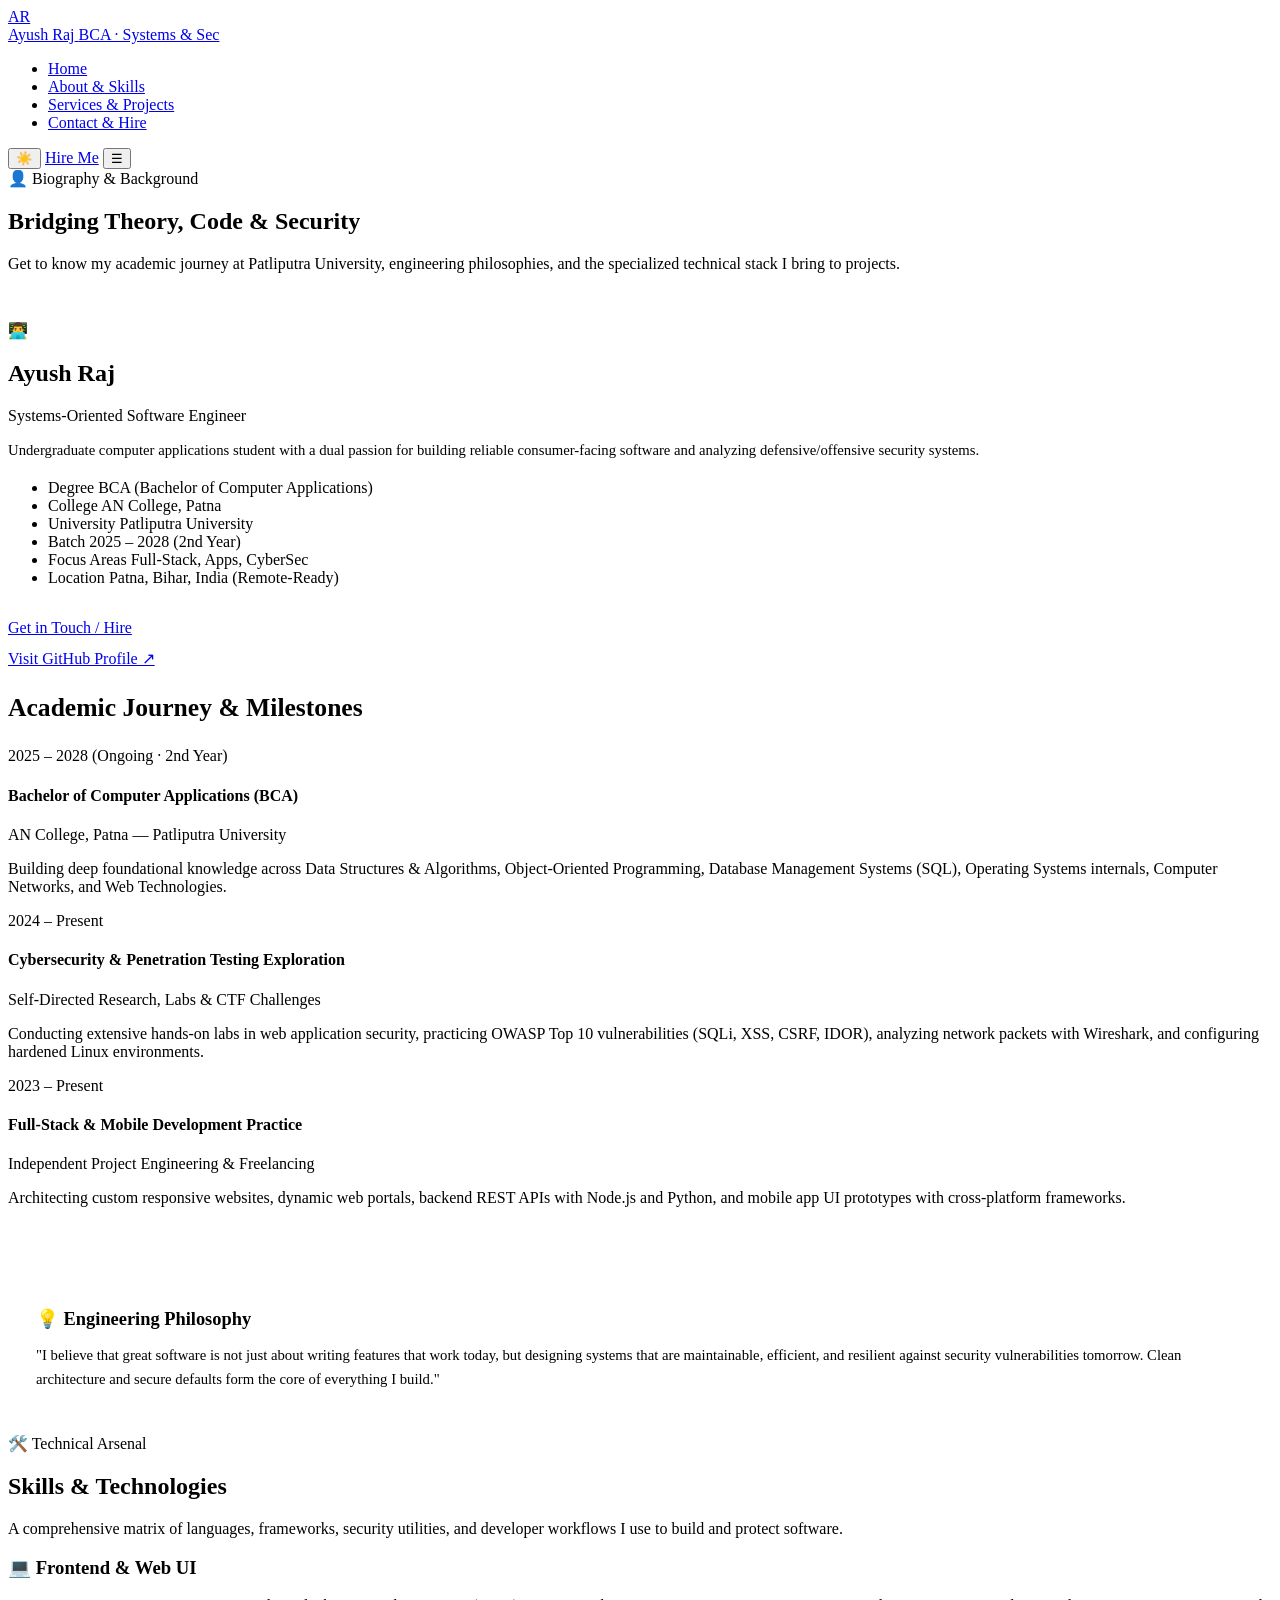
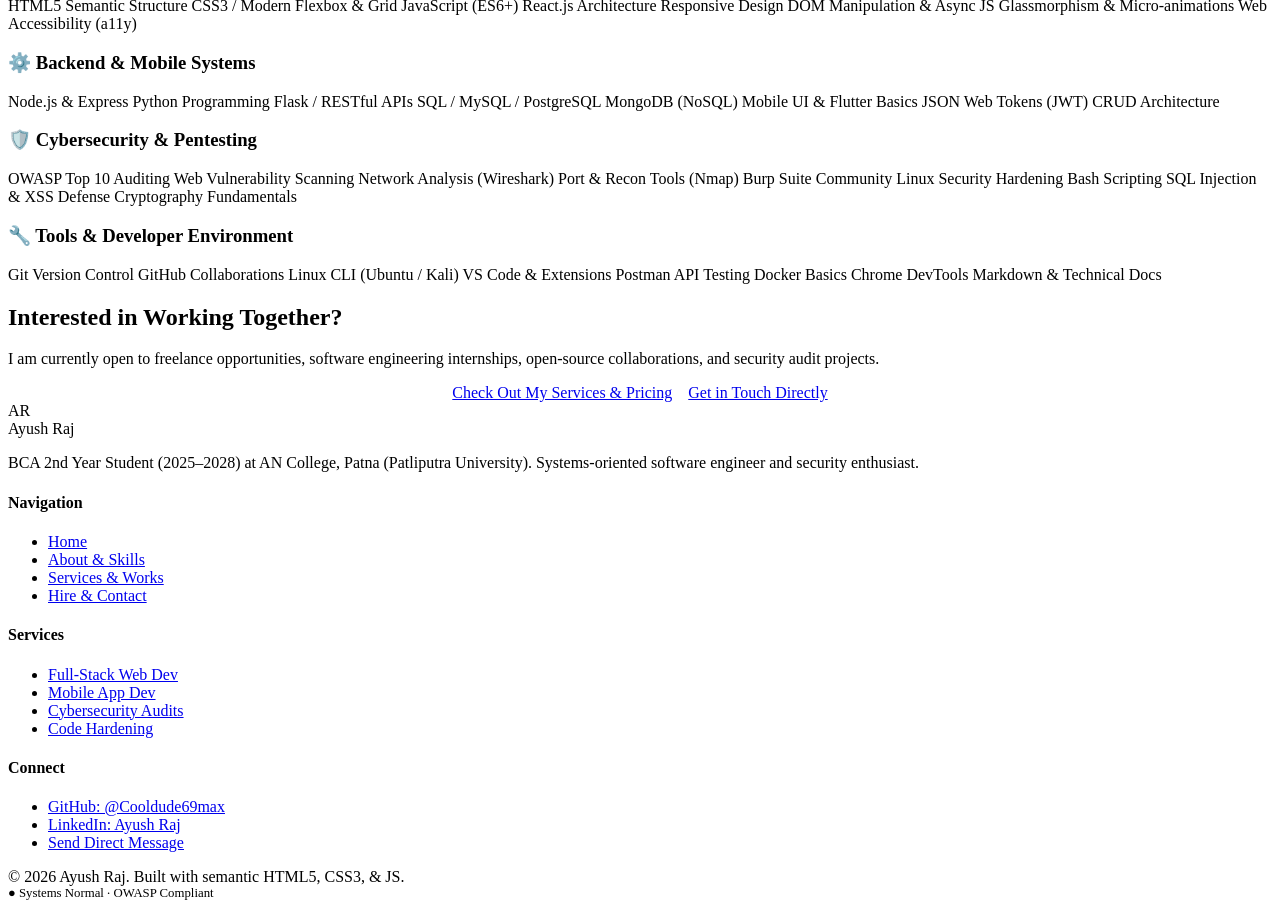
==== about.html @ 8714437f "Add files via upload" ====
<!DOCTYPE html>
<html lang="en">
<head>
  <meta charset="UTF-8">
  <meta name="viewport" content="width=device-width, initial-scale=1.0">
  <title>About & Skills | Ayush Raj - BCA Student & Software Engineer</title>
  <meta name="description" content="Learn about Ayush Raj, 2nd-year BCA student at AN College Patna (Patliputra University), exploring software engineering, web development, app architectures, and cybersecurity.">
  <link rel="stylesheet" href="assets/css/style.css">
  <link rel="icon" href="data:image/svg+xml,<svg xmlns='http://www.w3.org/2000/svg' viewBox='0 0 100 100'><text y='.9em' font-size='90'>⚡</text></svg>">
</head>
<body>

  <!-- Ambient Glass Refraction Background Orbs -->
  <div class="ambient-orb orb-1"></div>
  <div class="ambient-orb orb-2"></div>
  <div class="ambient-orb orb-3"></div>

  <!-- ==================== HEADER / NAVIGATION ==================== -->
  <header class="site-header">
    <div class="container nav-container">
      <a href="index.html" class="brand-logo" aria-label="Ayush Raj Portfolio Home">
        <div class="brand-icon">AR</div>
        <div class="brand-title">
          <span class="brand-name">Ayush Raj</span>
          <span class="brand-tag">BCA · Systems & Sec</span>
        </div>
      </a>

      <!-- Navigation Links -->
      <ul class="nav-menu" id="navMenu">
        <li><a href="index.html" class="nav-link">Home</a></li>
        <li><a href="about.html" class="nav-link active">About & Skills</a></li>
        <li><a href="services.html" class="nav-link">Services & Projects</a></li>
        <li><a href="contact.html" class="nav-link">Contact & Hire</a></li>
      </ul>

      <!-- Action Buttons -->
      <div class="nav-actions">
        <button class="theme-toggle-btn" id="themeToggleBtn" aria-label="Toggle Theme">
          <span id="themeIcon">☀️</span>
        </button>
        <a href="contact.html" class="btn btn-primary btn-sm">Hire Me</a>
        <button class="mobile-menu-btn" id="mobileMenuBtn" aria-label="Toggle Navigation Menu" aria-expanded="false">☰</button>
      </div>
    </div>
  </header>

  <!-- ==================== MAIN CONTENT ==================== -->
  <main>
    <!-- PAGE HEADER -->
    <section class="section" style="padding-bottom: 2rem;">
      <div class="container">
        <div class="section-header">
          <span class="section-tag">👤 Biography & Background</span>
          <h1 class="section-title">Bridging Theory, Code & Security</h1>
          <p class="section-desc">
            Get to know my academic journey at Patliputra University, engineering philosophies, and the specialized technical stack I bring to projects.
          </p>
        </div>
      </div>
    </section>

    <!-- ABOUT PROFILE & EDUCATION SECTION -->
    <section class="section" style="padding-top: 0;">
      <div class="container">
        <div class="about-grid">
          
          <!-- Profile Card -->
          <div class="profile-card">
            <div class="profile-avatar-wrapper">
              <div class="profile-avatar">👨‍💻</div>
            </div>
            <h2 class="profile-name">Ayush Raj</h2>
            <div class="profile-role">Systems-Oriented Software Engineer</div>
            <p style="font-size: 0.92rem; color: var(--text-secondary); line-height: 1.6;">
              Undergraduate computer applications student with a dual passion for building reliable consumer-facing software and analyzing defensive/offensive security systems.
            </p>

            <ul class="profile-meta-list">
              <li class="profile-meta-item">
                <span class="profile-meta-label">Degree</span>
                <span class="profile-meta-value">BCA (Bachelor of Computer Applications)</span>
              </li>
              <li class="profile-meta-item">
                <span class="profile-meta-label">College</span>
                <span class="profile-meta-value">AN College, Patna</span>
              </li>
              <li class="profile-meta-item">
                <span class="profile-meta-label">University</span>
                <span class="profile-meta-value">Patliputra University</span>
              </li>
              <li class="profile-meta-item">
                <span class="profile-meta-label">Batch</span>
                <span class="profile-meta-value">2025 – 2028 (2nd Year)</span>
              </li>
              <li class="profile-meta-item">
                <span class="profile-meta-label">Focus Areas</span>
                <span class="profile-meta-value">Full-Stack, Apps, CyberSec</span>
              </li>
              <li class="profile-meta-item">
                <span class="profile-meta-label">Location</span>
                <span class="profile-meta-value">Patna, Bihar, India (Remote-Ready)</span>
              </li>
            </ul>

            <div style="margin-top: 2rem; display: flex; flex-direction: column; gap: 0.75rem;">
              <a href="contact.html" class="btn btn-primary btn-sm">Get in Touch / Hire</a>
              <a href="https://github.com/Cooldude69max" target="_blank" rel="noopener noreferrer" class="btn btn-secondary btn-sm">Visit GitHub Profile ↗</a>
            </div>
          </div>

          <!-- Academic & Professional Journey Timeline -->
          <div>
            <h3 style="font-size: 1.6rem; margin-bottom: 1.5rem;">Academic Journey & Milestones</h3>
            
            <div class="timeline">
              <!-- Timeline Item 1 -->
              <div class="timeline-item">
                <div class="timeline-dot"></div>
                <div class="timeline-date">2025 – 2028 (Ongoing · 2nd Year)</div>
                <h4 class="timeline-title">Bachelor of Computer Applications (BCA)</h4>
                <div class="timeline-sub">AN College, Patna — Patliputra University</div>
                <p class="timeline-desc">
                  Building deep foundational knowledge across Data Structures & Algorithms, Object-Oriented Programming, Database Management Systems (SQL), Operating Systems internals, Computer Networks, and Web Technologies.
                </p>
              </div>

              <!-- Timeline Item 2 -->
              <div class="timeline-item">
                <div class="timeline-dot"></div>
                <div class="timeline-date">2024 – Present</div>
                <h4 class="timeline-title">Cybersecurity & Penetration Testing Exploration</h4>
                <div class="timeline-sub">Self-Directed Research, Labs & CTF Challenges</div>
                <p class="timeline-desc">
                  Conducting extensive hands-on labs in web application security, practicing OWASP Top 10 vulnerabilities (SQLi, XSS, CSRF, IDOR), analyzing network packets with Wireshark, and configuring hardened Linux environments.
                </p>
              </div>

              <!-- Timeline Item 3 -->
              <div class="timeline-item">
                <div class="timeline-dot"></div>
                <div class="timeline-date">2023 – Present</div>
                <h4 class="timeline-title">Full-Stack & Mobile Development Practice</h4>
                <div class="timeline-sub">Independent Project Engineering & Freelancing</div>
                <p class="timeline-desc">
                  Architecting custom responsive websites, dynamic web portals, backend REST APIs with Node.js and Python, and mobile app UI prototypes with cross-platform frameworks.
                </p>
              </div>
            </div>

            <!-- Core Engineering Principles -->
            <div style="margin-top: 3rem; background: var(--bg-card); border: 1px solid var(--border-color); border-radius: var(--radius-md); padding: 1.75rem;">
              <h4 style="font-size: 1.15rem; margin-bottom: 0.75rem; color: var(--accent-cyan);">💡 Engineering Philosophy</h4>
              <p style="font-size: 0.92rem; color: var(--text-secondary); line-height: 1.6;">
                "I believe that great software is not just about writing features that work today, but designing systems that are maintainable, efficient, and resilient against security vulnerabilities tomorrow. Clean architecture and secure defaults form the core of everything I build."
              </p>
            </div>
          </div>

        </div>
      </div>
    </section>

    <!-- COMPREHENSIVE SKILLS MATRIX -->
    <section class="section" style="background-color: var(--bg-secondary); border-top: 1px solid var(--border-color); border-bottom: 1px solid var(--border-color);">
      <div class="container">
        <div class="section-header text-center">
          <span class="section-tag">🛠️ Technical Arsenal</span>
          <h2 class="section-title">Skills & Technologies</h2>
          <p class="section-desc">
            A comprehensive matrix of languages, frameworks, security utilities, and developer workflows I use to build and protect software.
          </p>
        </div>

        <div class="card-grid-2">
          
          <!-- Category 1: Frontend Development -->
          <div class="skills-category">
            <h3 class="skills-category-title">
              <span>💻</span>
              <span>Frontend & Web UI</span>
            </h3>
            <div class="skills-chips">
              <span class="skill-chip">HTML5 Semantic Structure</span>
              <span class="skill-chip">CSS3 / Modern Flexbox & Grid</span>
              <span class="skill-chip">JavaScript (ES6+)</span>
              <span class="skill-chip">React.js Architecture</span>
              <span class="skill-chip">Responsive Design</span>
              <span class="skill-chip">DOM Manipulation & Async JS</span>
              <span class="skill-chip">Glassmorphism & Micro-animations</span>
              <span class="skill-chip">Web Accessibility (a11y)</span>
            </div>
          </div>

          <!-- Category 2: Backend & Mobile -->
          <div class="skills-category">
            <h3 class="skills-category-title">
              <span>⚙️</span>
              <span>Backend & Mobile Systems</span>
            </h3>
            <div class="skills-chips">
              <span class="skill-chip">Node.js & Express</span>
              <span class="skill-chip">Python Programming</span>
              <span class="skill-chip">Flask / RESTful APIs</span>
              <span class="skill-chip">SQL / MySQL / PostgreSQL</span>
              <span class="skill-chip">MongoDB (NoSQL)</span>
              <span class="skill-chip">Mobile UI & Flutter Basics</span>
              <span class="skill-chip">JSON Web Tokens (JWT)</span>
              <span class="skill-chip">CRUD Architecture</span>
            </div>
          </div>

          <!-- Category 3: Cybersecurity & Pentesting -->
          <div class="skills-category">
            <h3 class="skills-category-title">
              <span>🛡️</span>
              <span>Cybersecurity & Pentesting</span>
            </h3>
            <div class="skills-chips">
              <span class="skill-chip">OWASP Top 10 Auditing</span>
              <span class="skill-chip">Web Vulnerability Scanning</span>
              <span class="skill-chip">Network Analysis (Wireshark)</span>
              <span class="skill-chip">Port & Recon Tools (Nmap)</span>
              <span class="skill-chip">Burp Suite Community</span>
              <span class="skill-chip">Linux Security Hardening</span>
              <span class="skill-chip">Bash Scripting</span>
              <span class="skill-chip">SQL Injection & XSS Defense</span>
              <span class="skill-chip">Cryptography Fundamentals</span>
            </div>
          </div>

          <!-- Category 4: Tools & DevOps -->
          <div class="skills-category">
            <h3 class="skills-category-title">
              <span>🔧</span>
              <span>Tools & Developer Environment</span>
            </h3>
            <div class="skills-chips">
              <span class="skill-chip">Git Version Control</span>
              <span class="skill-chip">GitHub Collaborations</span>
              <span class="skill-chip">Linux CLI (Ubuntu / Kali)</span>
              <span class="skill-chip">VS Code & Extensions</span>
              <span class="skill-chip">Postman API Testing</span>
              <span class="skill-chip">Docker Basics</span>
              <span class="skill-chip">Chrome DevTools</span>
              <span class="skill-chip">Markdown & Technical Docs</span>
            </div>
          </div>

        </div>
      </div>
    </section>

    <!-- CALL TO ACTION BANNER -->
    <section class="container">
      <div class="cta-banner">
        <h2 class="cta-title">Interested in Working Together?</h2>
        <p class="cta-desc">
          I am currently open to freelance opportunities, software engineering internships, open-source collaborations, and security audit projects.
        </p>
        <div style="display: flex; gap: 1rem; justify-content: center; flex-wrap: wrap;">
          <a href="services.html" class="btn btn-primary">Check Out My Services & Pricing</a>
          <a href="contact.html" class="btn btn-secondary">Get in Touch Directly</a>
        </div>
      </div>
    </section>
  </main>

  <!-- ==================== FOOTER ==================== -->
  <footer class="site-footer">
    <div class="container">
      <div class="footer-grid">
        <!-- Brand Info -->
        <div>
          <div class="brand-logo">
            <div class="brand-icon">AR</div>
            <span class="brand-name">Ayush Raj</span>
          </div>
          <p class="footer-brand-desc">
            BCA 2nd Year Student (2025–2028) at AN College, Patna (Patliputra University). Systems-oriented software engineer and security enthusiast.
          </p>
        </div>

        <!-- Quick Links -->
        <div>
          <h4 class="footer-col-title">Navigation</h4>
          <ul class="footer-links">
            <li><a href="index.html" class="footer-link">Home</a></li>
            <li><a href="about.html" class="footer-link">About & Skills</a></li>
            <li><a href="services.html" class="footer-link">Services & Works</a></li>
            <li><a href="contact.html" class="footer-link">Hire & Contact</a></li>
          </ul>
        </div>

        <!-- Services -->
        <div>
          <h4 class="footer-col-title">Services</h4>
          <ul class="footer-links">
            <li><a href="services.html#web-dev" class="footer-link">Full-Stack Web Dev</a></li>
            <li><a href="services.html#app-dev" class="footer-link">Mobile App Dev</a></li>
            <li><a href="services.html#cyber-security" class="footer-link">Cybersecurity Audits</a></li>
            <li><a href="services.html#consulting" class="footer-link">Code Hardening</a></li>
          </ul>
        </div>

        <!-- Connect Profiles -->
        <div>
          <h4 class="footer-col-title">Connect</h4>
          <ul class="footer-links">
            <li><a href="https://github.com/Cooldude69max" target="_blank" rel="noopener noreferrer" class="footer-link">GitHub: @Cooldude69max</a></li>
            <li><a href="https://www.linkedin.com/in/ayush-raj-39356b199/" target="_blank" rel="noopener noreferrer" class="footer-link">LinkedIn: Ayush Raj</a></li>
            <li><a href="contact.html" class="footer-link">Send Direct Message</a></li>
          </ul>
        </div>
      </div>

      <div class="footer-bottom">
        <div>© <span id="currentYear">2026</span> Ayush Raj. Built with semantic HTML5, CSS3, & JS.</div>
        <div style="font-family: var(--font-mono); font-size: 0.8rem; color: var(--accent-emerald);">● Systems Normal · OWASP Compliant</div>
      </div>
    </div>
  </footer>

  <script src="assets/js/main.js"></script>
</body>
</html>
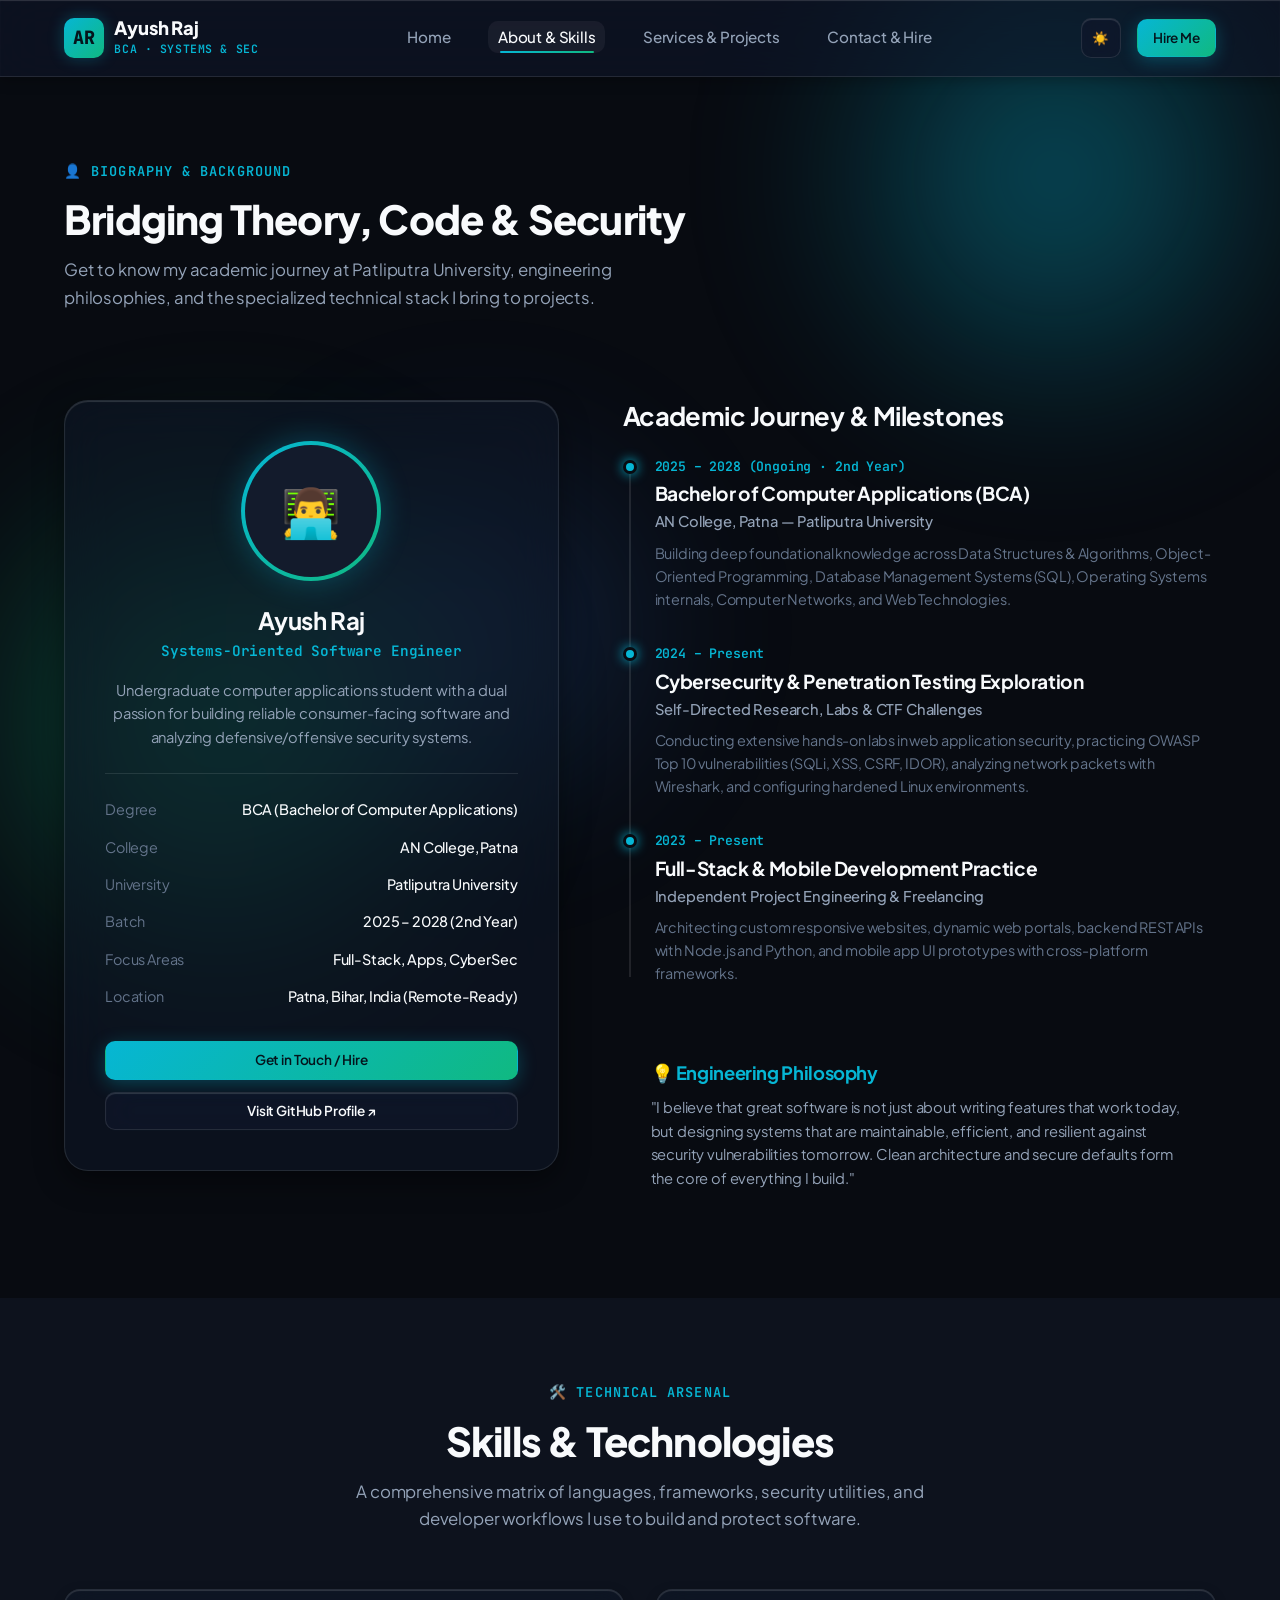
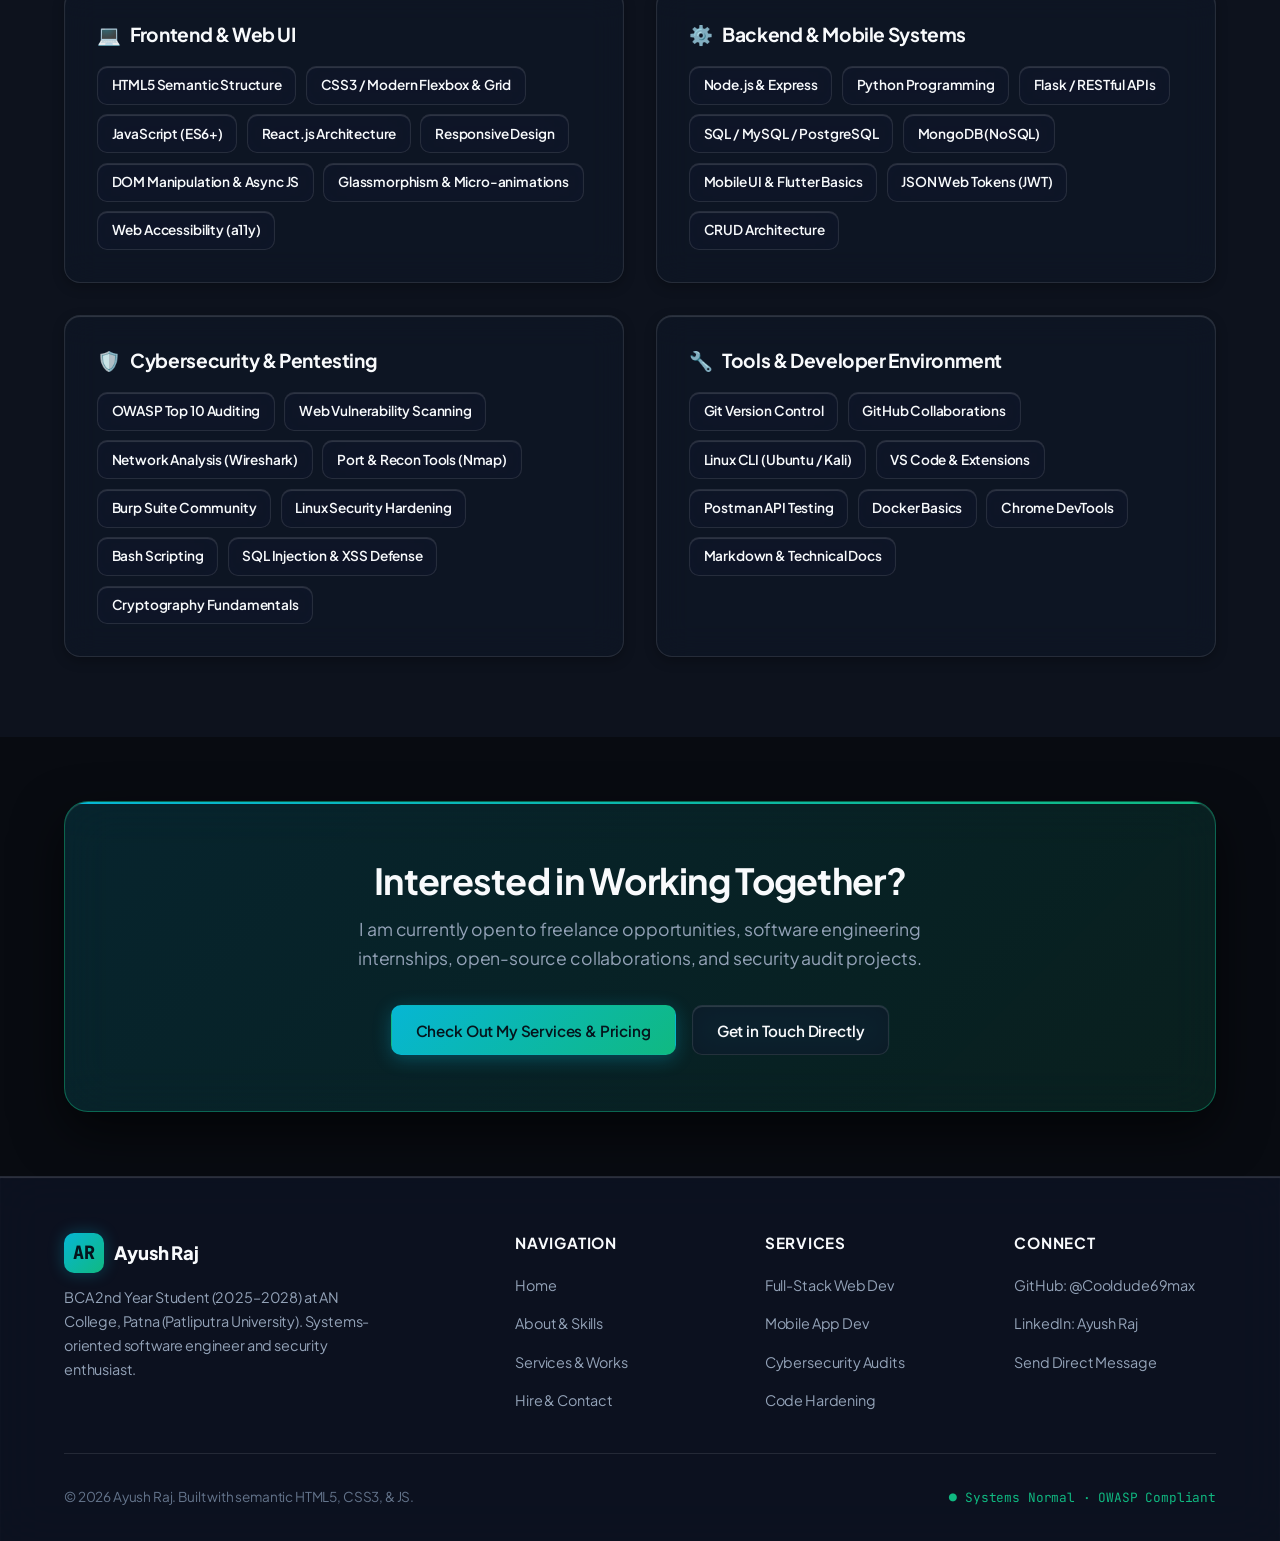
==== commit b29ae793: "Update about.html" ====
--- a/about.html
+++ b/about.html
@@ -5,7 +5,7 @@
   <meta name="viewport" content="width=device-width, initial-scale=1.0">
   <title>About & Skills | Ayush Raj - BCA Student & Software Engineer</title>
   <meta name="description" content="Learn about Ayush Raj, 2nd-year BCA student at AN College Patna (Patliputra University), exploring software engineering, web development, app architectures, and cybersecurity.">
-  <link rel="stylesheet" href="assets/css/style.css">
+  <link rel="stylesheet" href="./style.css">
   <link rel="icon" href="data:image/svg+xml,<svg xmlns='http://www.w3.org/2000/svg' viewBox='0 0 100 100'><text y='.9em' font-size='90'>⚡</text></svg>">
 </head>
 <body>
--- a/style.css
+++ b/style.css
@@ -0,0 +1,1578 @@
+/* ===================================================================
+   AYUSH RAJ - PORTFOLIO DESIGN SYSTEM & GLASSMORPHISM STYLESHEET
+   BCA 2nd Year | Web Dev, App Dev, Cybersecurity
+   =================================================================== */
+
+@import url('https://fonts.googleapis.com/css2?family=JetBrains+Mono:wght@400;500;700&family=Plus+Jakarta+Sans:wght@300;400;500;600;700;800&display=swap');
+
+/* --- CSS VARIABLES & THEME TOKENS --- */
+:root {
+  /* Color Palette - Dark Glass Cyber Tech (Default) */
+  --bg-primary: #080b11;
+  --bg-secondary: #0d121d;
+  --bg-tertiary: #131b2c;
+  
+  /* Glassmorphic Surfaces */
+  --glass-bg: rgba(15, 23, 42, 0.6);
+  --glass-bg-hover: rgba(26, 38, 66, 0.75);
+  --glass-bg-card: rgba(16, 24, 40, 0.55);
+  --glass-input: rgba(10, 16, 28, 0.6);
+  
+  /* Glass Borders & Edge Highlights */
+  --glass-border: rgba(255, 255, 255, 0.1);
+  --glass-border-hover: rgba(6, 182, 212, 0.4);
+  --glass-border-highlight: rgba(16, 185, 129, 0.45);
+  --glass-inset-glow: inset 0 1px 1px 0 rgba(255, 255, 255, 0.15);
+  --glass-inset-hover: inset 0 1px 1px 0 rgba(255, 255, 255, 0.25);
+  
+  --backdrop-blur: blur(16px);
+  --backdrop-blur-heavy: blur(24px);
+
+  /* Text Colors */
+  --text-primary: #f8fafc;
+  --text-secondary: #94a3b8;
+  --text-muted: #64748b;
+  --text-accent: #38bdf8;
+
+  /* Brand Accents */
+  --accent-cyan: #06b6d4;
+  --accent-emerald: #10b981;
+  --accent-blue: #3b82f6;
+  --accent-glow: rgba(6, 182, 212, 0.3);
+  --accent-emerald-glow: rgba(16, 185, 129, 0.25);
+
+  /* Terminal Colors */
+  --term-bg: rgba(8, 12, 20, 0.85);
+  --term-header: rgba(15, 23, 42, 0.9);
+  --term-text: #34d399;
+  --term-prompt: #38bdf8;
+
+  /* Typography */
+  --font-sans: 'Plus Jakarta Sans', -apple-system, BlinkMacSystemFont, 'Segoe UI', Roboto, sans-serif;
+  --font-mono: 'JetBrains Mono', monospace;
+
+  /* Layout & Spacing */
+  --container-max: 1200px;
+  --nav-height: 76px;
+  --radius-sm: 10px;
+  --radius-md: 16px;
+  --radius-lg: 24px;
+  --radius-full: 9999px;
+
+  /* Transitions */
+  --transition-fast: 0.15s ease;
+  --transition-normal: 0.25s cubic-bezier(0.16, 1, 0.3, 1);
+  --transition-slow: 0.4s cubic-bezier(0.16, 1, 0.3, 1);
+
+  /* Shadows */
+  --shadow-sm: 0 4px 12px rgba(0, 0, 0, 0.25);
+  --shadow-md: 0 10px 30px rgba(0, 0, 0, 0.45);
+  --shadow-lg: 0 20px 50px rgba(0, 0, 0, 0.6);
+  --shadow-glow: 0 0 30px rgba(6, 182, 212, 0.25);
+}
+
+/* Light Theme Variables (Milky Frosted Glass) */
+[data-theme="light"] {
+  --bg-primary: #f1f5f9;
+  --bg-secondary: #e2e8f0;
+  --bg-tertiary: #cbd5e1;
+
+  --glass-bg: rgba(255, 255, 255, 0.65);
+  --glass-bg-hover: rgba(255, 255, 255, 0.85);
+  --glass-bg-card: rgba(255, 255, 255, 0.7);
+  --glass-input: rgba(255, 255, 255, 0.8);
+
+  --glass-border: rgba(255, 255, 255, 0.7);
+  --glass-border-hover: rgba(2, 132, 199, 0.45);
+  --glass-border-highlight: rgba(16, 185, 129, 0.5);
+  --glass-inset-glow: inset 0 1px 1px 0 rgba(255, 255, 255, 0.9);
+  --glass-inset-hover: inset 0 1px 2px 0 rgba(255, 255, 255, 1);
+
+  --text-primary: #0f172a;
+  --text-secondary: #475569;
+  --text-muted: #64748b;
+  --text-accent: #0284c7;
+
+  --term-bg: rgba(30, 41, 59, 0.9);
+  --term-header: rgba(15, 23, 42, 0.95);
+  --term-text: #4ade80;
+  --term-prompt: #38bdf8;
+
+  --shadow-sm: 0 4px 12px rgba(0, 0, 0, 0.05);
+  --shadow-md: 0 10px 30px rgba(0, 0, 0, 0.08);
+  --shadow-lg: 0 20px 50px rgba(0, 0, 0, 0.12);
+  --shadow-glow: 0 0 30px rgba(2, 132, 199, 0.2);
+}
+
+/* --- RESET & BASE STYLES --- */
+*, *::before, *::after {
+  box-sizing: border-box;
+  margin: 0;
+  padding: 0;
+}
+
+html {
+  scroll-behavior: smooth;
+  font-size: 16px;
+  color-scheme: dark;
+}
+
+[data-theme="light"] html {
+  color-scheme: light;
+}
+
+body {
+  font-family: var(--font-sans);
+  background-color: var(--bg-primary);
+  color: var(--text-primary);
+  line-height: 1.65;
+  letter-spacing: -0.01em;
+  overflow-x: hidden;
+  min-height: 100vh;
+  display: flex;
+  flex-direction: column;
+  position: relative;
+  transition: background-color var(--transition-slow), color var(--transition-slow);
+}
+
+/* --- AMBIENT GLOWING GLASS REFRACTION ORBS --- */
+.ambient-orb {
+  position: fixed;
+  border-radius: 50%;
+  filter: blur(80px);
+  opacity: 0.45;
+  z-index: -1;
+  pointer-events: none;
+  animation: floatOrb 18s infinite alternate ease-in-out;
+}
+
+.orb-1 {
+  top: -100px;
+  right: -50px;
+  width: 550px;
+  height: 550px;
+  background: radial-gradient(circle, var(--accent-cyan) 0%, rgba(6, 182, 212, 0) 70%);
+}
+
+.orb-2 {
+  bottom: -120px;
+  left: -80px;
+  width: 600px;
+  height: 600px;
+  background: radial-gradient(circle, var(--accent-emerald) 0%, rgba(16, 185, 129, 0) 70%);
+  animation-delay: -6s;
+}
+
+.orb-3 {
+  top: 45%;
+  left: 20%;
+  width: 450px;
+  height: 450px;
+  background: radial-gradient(circle, var(--accent-blue) 0%, rgba(59, 130, 246, 0) 70%);
+  animation-delay: -12s;
+  opacity: 0.25;
+}
+
+@keyframes floatOrb {
+  0% { transform: translate(0, 0) scale(1); }
+  50% { transform: translate(40px, -30px) scale(1.08); }
+  100% { transform: translate(-30px, 40px) scale(0.95); }
+}
+
+/* Container */
+.container {
+  width: 100%;
+  max-width: var(--container-max);
+  margin-left: auto;
+  margin-right: auto;
+  padding-left: 1.5rem;
+  padding-right: 1.5rem;
+}
+
+/* Typography Helpers */
+h1, h2, h3, h4, h5, h6 {
+  font-family: var(--font-sans);
+  font-weight: 700;
+  line-height: 1.25;
+  color: var(--text-primary);
+  letter-spacing: -0.02em;
+}
+
+p {
+  color: var(--text-secondary);
+  font-size: 1rem;
+}
+
+a {
+  color: inherit;
+  text-decoration: none;
+  transition: color var(--transition-fast);
+}
+
+code, pre {
+  font-family: var(--font-mono);
+}
+
+img {
+  max-width: 100%;
+  height: auto;
+  display: block;
+}
+
+/* --- GLASS HEADER & NAVIGATION --- */
+.site-header {
+  position: sticky;
+  top: 0;
+  z-index: 1000;
+  background: var(--glass-bg);
+  backdrop-filter: var(--backdrop-blur-heavy);
+  -webkit-backdrop-filter: var(--backdrop-blur-heavy);
+  border-bottom: 1px solid var(--glass-border);
+  box-shadow: var(--glass-inset-glow), var(--shadow-sm);
+  transition: all var(--transition-normal);
+}
+
+.nav-container {
+  display: flex;
+  align-items: center;
+  justify-content: space-between;
+  height: var(--nav-height);
+}
+
+/* Brand Logo */
+.brand-logo {
+  display: flex;
+  align-items: center;
+  gap: 0.65rem;
+  font-size: 1.25rem;
+  font-weight: 800;
+  color: var(--text-primary);
+}
+
+.brand-icon {
+  width: 40px;
+  height: 40px;
+  border-radius: var(--radius-sm);
+  background: linear-gradient(135deg, var(--accent-cyan), var(--accent-emerald));
+  display: flex;
+  align-items: center;
+  justify-content: center;
+  color: #05141c;
+  font-family: var(--font-mono);
+  font-weight: 800;
+  font-size: 1.15rem;
+  box-shadow: 0 0 16px var(--accent-glow);
+}
+
+.brand-title {
+  display: flex;
+  flex-direction: column;
+}
+
+.brand-name {
+  line-height: 1.1;
+  font-size: 1.15rem;
+}
+
+.brand-tag {
+  font-size: 0.72rem;
+  font-weight: 600;
+  color: var(--accent-cyan);
+  font-family: var(--font-mono);
+  text-transform: uppercase;
+  letter-spacing: 0.05em;
+}
+
+/* Nav Menu */
+.nav-menu {
+  display: flex;
+  align-items: center;
+  list-style: none;
+  gap: 1.75rem;
+}
+
+.nav-link {
+  font-size: 0.95rem;
+  font-weight: 500;
+  color: var(--text-secondary);
+  padding: 0.4rem 0.6rem;
+  border-radius: var(--radius-sm);
+  position: relative;
+  transition: all var(--transition-fast);
+}
+
+.nav-link:hover, .nav-link.active {
+  color: var(--text-primary);
+  background: rgba(255, 255, 255, 0.05);
+}
+
+.nav-link.active::after {
+  content: '';
+  position: absolute;
+  bottom: 0px;
+  left: 10%;
+  width: 80%;
+  height: 2px;
+  background: linear-gradient(90deg, var(--accent-cyan), var(--accent-emerald));
+  border-radius: 2px;
+}
+
+/* Nav Actions */
+.nav-actions {
+  display: flex;
+  align-items: center;
+  gap: 1rem;
+}
+
+/* Theme Toggle Button */
+.theme-toggle-btn {
+  background: var(--glass-bg);
+  backdrop-filter: var(--backdrop-blur);
+  -webkit-backdrop-filter: var(--backdrop-blur);
+  border: 1px solid var(--glass-border);
+  box-shadow: var(--glass-inset-glow);
+  color: var(--text-secondary);
+  width: 40px;
+  height: 40px;
+  border-radius: var(--radius-sm);
+  display: flex;
+  align-items: center;
+  justify-content: center;
+  cursor: pointer;
+  transition: all var(--transition-fast);
+}
+
+.theme-toggle-btn:hover {
+  color: var(--text-primary);
+  border-color: var(--glass-border-hover);
+  background: var(--glass-bg-hover);
+  box-shadow: var(--glass-inset-hover), var(--shadow-glow);
+}
+
+/* Mobile Menu Toggle */
+.mobile-menu-btn {
+  display: none;
+  background: var(--glass-bg);
+  border: 1px solid var(--glass-border);
+  border-radius: var(--radius-sm);
+  color: var(--text-primary);
+  font-size: 1.4rem;
+  cursor: pointer;
+  padding: 0.35rem 0.65rem;
+}
+
+/* --- GLASS BUTTONS & PILLS --- */
+.btn {
+  display: inline-flex;
+  align-items: center;
+  justify-content: center;
+  gap: 0.5rem;
+  padding: 0.7rem 1.5rem;
+  font-size: 0.95rem;
+  font-weight: 600;
+  border-radius: var(--radius-sm);
+  transition: all var(--transition-fast);
+  cursor: pointer;
+  text-decoration: none;
+  border: 1px solid transparent;
+}
+
+.btn-primary {
+  background: linear-gradient(135deg, var(--accent-cyan), var(--accent-emerald));
+  color: #05141c;
+  box-shadow: 0 4px 18px var(--accent-glow);
+}
+
+.btn-primary:hover {
+  transform: translateY(-2px);
+  box-shadow: 0 6px 24px rgba(6, 182, 212, 0.45);
+}
+
+.btn-secondary {
+  background: var(--glass-bg);
+  backdrop-filter: var(--backdrop-blur);
+  -webkit-backdrop-filter: var(--backdrop-blur);
+  color: var(--text-primary);
+  border: 1px solid var(--glass-border);
+  box-shadow: var(--glass-inset-glow);
+}
+
+.btn-secondary:hover {
+  background: var(--glass-bg-hover);
+  border-color: var(--glass-border-hover);
+  box-shadow: var(--glass-inset-hover), var(--shadow-glow);
+  transform: translateY(-2px);
+}
+
+.btn-sm {
+  padding: 0.45rem 0.95rem;
+  font-size: 0.85rem;
+}
+
+.btn-icon {
+  font-size: 1.1rem;
+}
+
+/* Glass Status Badges */
+.status-badge {
+  display: inline-flex;
+  align-items: center;
+  gap: 0.5rem;
+  padding: 0.4rem 0.95rem;
+  border-radius: var(--radius-full);
+  background: rgba(16, 185, 129, 0.12);
+  border: 1px solid rgba(16, 185, 129, 0.35);
+  backdrop-filter: var(--backdrop-blur);
+  -webkit-backdrop-filter: var(--backdrop-blur);
+  box-shadow: var(--glass-inset-glow);
+  color: var(--accent-emerald);
+  font-size: 0.82rem;
+  font-weight: 600;
+  font-family: var(--font-mono);
+}
+
+.status-dot {
+  width: 8px;
+  height: 8px;
+  border-radius: 50%;
+  background-color: var(--accent-emerald);
+  box-shadow: 0 0 10px var(--accent-emerald);
+  animation: pulseDot 2s infinite ease-in-out;
+}
+
+@keyframes pulseDot {
+  0%, 100% { opacity: 1; transform: scale(1); }
+  50% { opacity: 0.4; transform: scale(0.85); }
+}
+
+.tag-badge {
+  display: inline-flex;
+  align-items: center;
+  padding: 0.3rem 0.7rem;
+  font-size: 0.75rem;
+  font-weight: 600;
+  font-family: var(--font-mono);
+  background: var(--glass-bg);
+  backdrop-filter: var(--backdrop-blur);
+  -webkit-backdrop-filter: var(--backdrop-blur);
+  color: var(--text-accent);
+  border-radius: var(--radius-sm);
+  border: 1px solid var(--glass-border);
+  box-shadow: var(--glass-inset-glow);
+}
+
+/* --- HERO SECTION --- */
+.hero-section {
+  padding: 5.5rem 0 4rem;
+  position: relative;
+}
+
+.hero-grid {
+  display: grid;
+  grid-template-columns: 1.15fr 0.85fr;
+  gap: 3.5rem;
+  align-items: center;
+}
+
+.hero-intro {
+  display: flex;
+  flex-direction: column;
+  gap: 1.35rem;
+}
+
+.hero-title {
+  font-size: 3.35rem;
+  font-weight: 800;
+  line-height: 1.15;
+  letter-spacing: -0.03em;
+}
+
+.hero-highlight {
+  background: linear-gradient(135deg, var(--accent-cyan) 0%, var(--accent-emerald) 100%);
+  -webkit-background-clip: text;
+  -webkit-text-fill-color: transparent;
+}
+
+.hero-subtitle {
+  font-size: 1.15rem;
+  color: var(--text-secondary);
+  max-width: 580px;
+  line-height: 1.65;
+}
+
+.hero-actions {
+  display: flex;
+  flex-wrap: wrap;
+  gap: 1rem;
+  margin-top: 0.5rem;
+}
+
+.hero-socials {
+  display: flex;
+  align-items: center;
+  gap: 1.25rem;
+  margin-top: 1rem;
+  padding-top: 1.25rem;
+  border-top: 1px solid var(--glass-border);
+}
+
+.social-link {
+  display: inline-flex;
+  align-items: center;
+  gap: 0.4rem;
+  color: var(--text-secondary);
+  font-size: 0.9rem;
+  font-weight: 500;
+  transition: color var(--transition-fast);
+}
+
+.social-link:hover {
+  color: var(--accent-cyan);
+}
+
+/* --- FROSTED GLASS TERMINAL WIDGET --- */
+.terminal-card {
+  background: var(--term-bg);
+  backdrop-filter: var(--backdrop-blur-heavy);
+  -webkit-backdrop-filter: var(--backdrop-blur-heavy);
+  border: 1px solid var(--glass-border);
+  border-radius: var(--radius-md);
+  box-shadow: var(--glass-inset-glow), var(--shadow-lg);
+  overflow: hidden;
+  font-family: var(--font-mono);
+  font-size: 0.88rem;
+  transition: border-color var(--transition-normal), box-shadow var(--transition-normal);
+}
+
+.terminal-card:hover {
+  border-color: var(--glass-border-hover);
+  box-shadow: var(--glass-inset-hover), var(--shadow-lg), var(--shadow-glow);
+}
+
+.terminal-header {
+  background: var(--term-header);
+  padding: 0.75rem 1.15rem;
+  display: flex;
+  align-items: center;
+  justify-content: space-between;
+  border-bottom: 1px solid var(--glass-border);
+}
+
+.terminal-controls {
+  display: flex;
+  gap: 6px;
+}
+
+.ctrl-dot {
+  width: 11px;
+  height: 11px;
+  border-radius: 50%;
+}
+.ctrl-red { background-color: #ef4444; }
+.ctrl-yellow { background-color: #f59e0b; }
+.ctrl-green { background-color: #10b981; }
+
+.terminal-title {
+  color: var(--text-muted);
+  font-size: 0.75rem;
+  letter-spacing: 0.05em;
+}
+
+.terminal-body {
+  padding: 1.35rem;
+  max-height: 350px;
+  overflow-y: auto;
+  display: flex;
+  flex-direction: column;
+  gap: 0.75rem;
+  color: var(--text-secondary);
+}
+
+.term-line {
+  line-height: 1.5;
+  word-break: break-word;
+}
+
+.term-green { color: var(--term-text); }
+.term-cyan { color: var(--accent-cyan); }
+.term-muted { color: var(--text-muted); }
+
+.terminal-input-row {
+  display: flex;
+  align-items: center;
+  gap: 0.5rem;
+  color: var(--term-prompt);
+}
+
+.terminal-prompt {
+  font-weight: 700;
+  user-select: none;
+}
+
+.terminal-input {
+  background: transparent;
+  border: none;
+  outline: none;
+  color: var(--text-primary);
+  font-family: var(--font-mono);
+  font-size: 0.88rem;
+  width: 100%;
+}
+
+/* --- GLASS STATS BAR --- */
+.stats-bar {
+  padding: 2.75rem 0;
+  background: var(--glass-bg);
+  backdrop-filter: var(--backdrop-blur);
+  -webkit-backdrop-filter: var(--backdrop-blur);
+  border-top: 1px solid var(--glass-border);
+  border-bottom: 1px solid var(--glass-border);
+  box-shadow: var(--glass-inset-glow);
+  margin: 2rem 0 4rem;
+}
+
+.stats-grid {
+  display: grid;
+  grid-template-columns: repeat(4, 1fr);
+  gap: 2rem;
+}
+
+.stat-item {
+  display: flex;
+  flex-direction: column;
+  gap: 0.35rem;
+}
+
+.stat-number {
+  font-size: 2.35rem;
+  font-weight: 800;
+  font-family: var(--font-mono);
+  color: var(--text-primary);
+  display: flex;
+  align-items: baseline;
+}
+
+.stat-plus {
+  color: var(--accent-cyan);
+  font-size: 1.75rem;
+  margin-left: 2px;
+}
+
+.stat-label {
+  font-size: 0.9rem;
+  color: var(--text-secondary);
+  font-weight: 500;
+}
+
+/* --- SECTION HEADERS --- */
+.section {
+  padding: 5rem 0;
+}
+
+.section-header {
+  margin-bottom: 3.5rem;
+  text-align: left;
+}
+
+.section-header.text-center {
+  text-align: center;
+}
+
+.section-tag {
+  display: inline-flex;
+  align-items: center;
+  gap: 0.4rem;
+  color: var(--accent-cyan);
+  font-size: 0.85rem;
+  font-family: var(--font-mono);
+  font-weight: 600;
+  text-transform: uppercase;
+  letter-spacing: 0.08em;
+  margin-bottom: 0.75rem;
+}
+
+.section-title {
+  font-size: 2.5rem;
+  font-weight: 800;
+  margin-bottom: 0.75rem;
+}
+
+.section-desc {
+  font-size: 1.05rem;
+  color: var(--text-secondary);
+  max-width: 620px;
+}
+
+.section-header.text-center .section-desc {
+  margin-left: auto;
+  margin-right: auto;
+}
+
+/* --- GLASS CARDS & GRIDS --- */
+.card-grid-3 {
+  display: grid;
+  grid-template-columns: repeat(3, 1fr);
+  gap: 2rem;
+}
+
+.card-grid-2 {
+  display: grid;
+  grid-template-columns: repeat(2, 1fr);
+  gap: 2rem;
+}
+
+.feature-card {
+  background: var(--glass-bg-card);
+  backdrop-filter: var(--backdrop-blur);
+  -webkit-backdrop-filter: var(--backdrop-blur);
+  border: 1px solid var(--glass-border);
+  box-shadow: var(--glass-inset-glow), var(--shadow-sm);
+  border-radius: var(--radius-md);
+  padding: 2.25rem;
+  transition: transform var(--transition-normal), border-color var(--transition-normal), box-shadow var(--transition-normal);
+  display: flex;
+  flex-direction: column;
+  justify-content: space-between;
+  position: relative;
+  overflow: hidden;
+}
+
+.feature-card::before {
+  content: "";
+  position: absolute;
+  top: 0;
+  left: 0;
+  right: 0;
+  height: 1px;
+  background: linear-gradient(90deg, transparent, rgba(255, 255, 255, 0.25), transparent);
+}
+
+.feature-card:hover {
+  transform: translateY(-6px);
+  border-color: var(--glass-border-hover);
+  background: var(--glass-bg-hover);
+  box-shadow: var(--glass-inset-hover), var(--shadow-md), var(--shadow-glow);
+}
+
+.card-icon {
+  width: 54px;
+  height: 54px;
+  border-radius: var(--radius-sm);
+  background: rgba(6, 182, 212, 0.12);
+  border: 1px solid rgba(6, 182, 212, 0.3);
+  backdrop-filter: var(--backdrop-blur);
+  -webkit-backdrop-filter: var(--backdrop-blur);
+  display: flex;
+  align-items: center;
+  justify-content: center;
+  color: var(--accent-cyan);
+  font-size: 1.6rem;
+  margin-bottom: 1.5rem;
+  box-shadow: 0 0 15px rgba(6, 182, 212, 0.15);
+}
+
+.feature-card.cyber .card-icon {
+  background: rgba(16, 185, 129, 0.12);
+  border-color: rgba(16, 185, 129, 0.3);
+  color: var(--accent-emerald);
+  box-shadow: 0 0 15px rgba(16, 185, 129, 0.15);
+}
+
+.feature-card.app .card-icon {
+  background: rgba(59, 130, 246, 0.12);
+  border-color: rgba(59, 130, 246, 0.3);
+  color: var(--accent-blue);
+  box-shadow: 0 0 15px rgba(59, 130, 246, 0.15);
+}
+
+.card-title {
+  font-size: 1.35rem;
+  margin-bottom: 0.75rem;
+}
+
+.card-text {
+  color: var(--text-secondary);
+  font-size: 0.95rem;
+  line-height: 1.6;
+  margin-bottom: 1.5rem;
+}
+
+.card-list {
+  list-style: none;
+  display: flex;
+  flex-direction: column;
+  gap: 0.5rem;
+  margin-bottom: 1.5rem;
+}
+
+.card-list-item {
+  display: flex;
+  align-items: center;
+  gap: 0.5rem;
+  font-size: 0.88rem;
+  color: var(--text-secondary);
+}
+
+.card-list-item::before {
+  content: "▹";
+  color: var(--accent-cyan);
+  font-weight: bold;
+}
+
+/* --- GLASS PROJECT CARDS --- */
+.project-card {
+  background: var(--glass-bg-card);
+  backdrop-filter: var(--backdrop-blur);
+  -webkit-backdrop-filter: var(--backdrop-blur);
+  border: 1px solid var(--glass-border);
+  box-shadow: var(--glass-inset-glow), var(--shadow-sm);
+  border-radius: var(--radius-md);
+  overflow: hidden;
+  display: flex;
+  flex-direction: column;
+  transition: all var(--transition-normal);
+}
+
+.project-card:hover {
+  transform: translateY(-6px);
+  border-color: var(--glass-border-hover);
+  background: var(--glass-bg-hover);
+  box-shadow: var(--glass-inset-hover), var(--shadow-md), var(--shadow-glow);
+}
+
+.project-preview {
+  position: relative;
+  height: 200px;
+  background: rgba(10, 15, 25, 0.7);
+  display: flex;
+  align-items: center;
+  justify-content: center;
+  overflow: hidden;
+  border-bottom: 1px solid var(--glass-border);
+}
+
+.project-preview-mock {
+  width: 100%;
+  height: 100%;
+  display: flex;
+  align-items: center;
+  justify-content: center;
+  background: linear-gradient(135deg, rgba(15, 23, 42, 0.75), rgba(10, 13, 20, 0.85));
+  position: relative;
+}
+
+.mock-pattern {
+  position: absolute;
+  inset: 0;
+  opacity: 0.15;
+  background-image: radial-gradient(var(--accent-cyan) 1px, transparent 1px);
+  background-size: 16px 16px;
+}
+
+.project-badge-type {
+  position: absolute;
+  top: 1rem;
+  right: 1rem;
+  z-index: 2;
+}
+
+.project-body {
+  padding: 1.75rem;
+  display: flex;
+  flex-direction: column;
+  flex: 1;
+  justify-content: space-between;
+}
+
+.project-title {
+  font-size: 1.3rem;
+  margin-bottom: 0.5rem;
+}
+
+.project-desc {
+  font-size: 0.92rem;
+  color: var(--text-secondary);
+  line-height: 1.6;
+  margin-bottom: 1.25rem;
+}
+
+.project-tags {
+  display: flex;
+  flex-wrap: wrap;
+  gap: 0.4rem;
+  margin-bottom: 1.5rem;
+}
+
+.project-footer {
+  display: flex;
+  align-items: center;
+  justify-content: space-between;
+  padding-top: 1.25rem;
+  border-top: 1px solid var(--glass-border);
+}
+
+.project-link {
+  display: inline-flex;
+  align-items: center;
+  gap: 0.4rem;
+  font-size: 0.88rem;
+  font-weight: 600;
+  color: var(--accent-cyan);
+}
+
+.project-link:hover {
+  text-decoration: underline;
+}
+
+/* --- GLASS FILTER TABS --- */
+.filter-tabs {
+  display: flex;
+  flex-wrap: wrap;
+  gap: 0.75rem;
+  margin-bottom: 2.5rem;
+  justify-content: center;
+}
+
+.filter-btn {
+  background: var(--glass-bg);
+  backdrop-filter: var(--backdrop-blur);
+  -webkit-backdrop-filter: var(--backdrop-blur);
+  border: 1px solid var(--glass-border);
+  box-shadow: var(--glass-inset-glow);
+  color: var(--text-secondary);
+  padding: 0.55rem 1.35rem;
+  border-radius: var(--radius-full);
+  font-size: 0.9rem;
+  font-weight: 600;
+  cursor: pointer;
+  transition: all var(--transition-fast);
+}
+
+.filter-btn:hover, .filter-btn.active {
+  background: linear-gradient(135deg, var(--accent-cyan), var(--accent-emerald));
+  color: #05141c;
+  border-color: transparent;
+  box-shadow: 0 4px 18px var(--accent-glow);
+}
+
+/* --- GLASS PROFILE & TIMELINE --- */
+.about-grid {
+  display: grid;
+  grid-template-columns: 1fr 1.2fr;
+  gap: 4rem;
+  align-items: start;
+}
+
+.profile-card {
+  background: var(--glass-bg-card);
+  backdrop-filter: var(--backdrop-blur-heavy);
+  -webkit-backdrop-filter: var(--backdrop-blur-heavy);
+  border: 1px solid var(--glass-border);
+  box-shadow: var(--glass-inset-glow), var(--shadow-md);
+  border-radius: var(--radius-lg);
+  padding: 2.5rem;
+  text-align: center;
+}
+
+.profile-avatar-wrapper {
+  width: 140px;
+  height: 140px;
+  border-radius: 50%;
+  margin: 0 auto 1.5rem;
+  position: relative;
+  padding: 4px;
+  background: linear-gradient(135deg, var(--accent-cyan), var(--accent-emerald));
+  box-shadow: 0 0 30px var(--accent-glow);
+}
+
+.profile-avatar {
+  width: 100%;
+  height: 100%;
+  border-radius: 50%;
+  background: var(--bg-tertiary);
+  display: flex;
+  align-items: center;
+  justify-content: center;
+  font-size: 3rem;
+  color: var(--accent-cyan);
+}
+
+.profile-name {
+  font-size: 1.5rem;
+  margin-bottom: 0.25rem;
+}
+
+.profile-role {
+  color: var(--accent-cyan);
+  font-family: var(--font-mono);
+  font-size: 0.9rem;
+  font-weight: 600;
+  margin-bottom: 1rem;
+}
+
+.profile-meta-list {
+  list-style: none;
+  text-align: left;
+  display: flex;
+  flex-direction: column;
+  gap: 0.85rem;
+  margin-top: 1.5rem;
+  padding-top: 1.5rem;
+  border-top: 1px solid var(--glass-border);
+  font-size: 0.9rem;
+}
+
+.profile-meta-item {
+  display: flex;
+  justify-content: space-between;
+  gap: 1rem;
+}
+
+.profile-meta-label {
+  color: var(--text-muted);
+}
+
+.profile-meta-value {
+  color: var(--text-primary);
+  font-weight: 500;
+}
+
+/* Timeline */
+.timeline {
+  position: relative;
+  padding-left: 2rem;
+  display: flex;
+  flex-direction: column;
+  gap: 2rem;
+}
+
+.timeline::before {
+  content: "";
+  position: absolute;
+  left: 6px;
+  top: 8px;
+  bottom: 8px;
+  width: 2px;
+  background: var(--glass-border);
+}
+
+.timeline-item {
+  position: relative;
+}
+
+.timeline-dot {
+  position: absolute;
+  left: -2rem;
+  top: 4px;
+  width: 14px;
+  height: 14px;
+  border-radius: 50%;
+  background: var(--accent-cyan);
+  border: 3px solid var(--bg-primary);
+  box-shadow: 0 0 12px var(--accent-cyan);
+}
+
+.timeline-date {
+  font-family: var(--font-mono);
+  font-size: 0.82rem;
+  color: var(--accent-cyan);
+  font-weight: 600;
+  margin-bottom: 0.25rem;
+}
+
+.timeline-title {
+  font-size: 1.2rem;
+  margin-bottom: 0.25rem;
+}
+
+.timeline-sub {
+  color: var(--text-secondary);
+  font-size: 0.92rem;
+  font-weight: 500;
+  margin-bottom: 0.5rem;
+}
+
+.timeline-desc {
+  font-size: 0.9rem;
+  color: var(--text-muted);
+  line-height: 1.6;
+}
+
+/* --- GLASS SKILLS MATRIX --- */
+.skills-category {
+  background: var(--glass-bg-card);
+  backdrop-filter: var(--backdrop-blur);
+  -webkit-backdrop-filter: var(--backdrop-blur);
+  border: 1px solid var(--glass-border);
+  box-shadow: var(--glass-inset-glow), var(--shadow-sm);
+  border-radius: var(--radius-md);
+  padding: 2rem;
+}
+
+.skills-category-title {
+  font-size: 1.2rem;
+  margin-bottom: 1.25rem;
+  display: flex;
+  align-items: center;
+  gap: 0.6rem;
+  color: var(--text-primary);
+}
+
+.skills-chips {
+  display: flex;
+  flex-wrap: wrap;
+  gap: 0.6rem;
+}
+
+.skill-chip {
+  display: inline-flex;
+  align-items: center;
+  gap: 0.4rem;
+  padding: 0.45rem 0.85rem;
+  background: var(--glass-bg);
+  backdrop-filter: var(--backdrop-blur);
+  -webkit-backdrop-filter: var(--backdrop-blur);
+  border: 1px solid var(--glass-border);
+  box-shadow: var(--glass-inset-glow);
+  border-radius: var(--radius-sm);
+  font-size: 0.85rem;
+  font-weight: 600;
+  color: var(--text-primary);
+  transition: all var(--transition-fast);
+}
+
+.skill-chip:hover {
+  border-color: var(--accent-cyan);
+  transform: translateY(-2px);
+  color: var(--accent-cyan);
+  box-shadow: var(--glass-inset-hover), 0 0 15px var(--accent-glow);
+}
+
+/* --- GLASS CONTACT & FORM --- */
+.contact-grid {
+  display: grid;
+  grid-template-columns: 1fr 1.35fr;
+  gap: 3.5rem;
+  align-items: start;
+}
+
+.contact-info-panel {
+  display: flex;
+  flex-direction: column;
+  gap: 2rem;
+}
+
+.contact-card {
+  display: flex;
+  align-items: center;
+  gap: 1.25rem;
+  padding: 1.25rem;
+  background: var(--glass-bg-card);
+  backdrop-filter: var(--backdrop-blur);
+  -webkit-backdrop-filter: var(--backdrop-blur);
+  border: 1px solid var(--glass-border);
+  box-shadow: var(--glass-inset-glow);
+  border-radius: var(--radius-md);
+  transition: all var(--transition-fast);
+}
+
+.contact-card:hover {
+  border-color: var(--accent-cyan);
+  background: var(--glass-bg-hover);
+  box-shadow: var(--glass-inset-hover), var(--shadow-glow);
+}
+
+.contact-card-icon {
+  width: 48px;
+  height: 48px;
+  border-radius: var(--radius-sm);
+  background: rgba(6, 182, 212, 0.12);
+  border: 1px solid rgba(6, 182, 212, 0.25);
+  backdrop-filter: var(--backdrop-blur);
+  -webkit-backdrop-filter: var(--backdrop-blur);
+  display: flex;
+  align-items: center;
+  justify-content: center;
+  color: var(--accent-cyan);
+  font-size: 1.35rem;
+}
+
+.contact-card-title {
+  font-size: 0.85rem;
+  color: var(--text-muted);
+  text-transform: uppercase;
+  letter-spacing: 0.05em;
+}
+
+.contact-card-val {
+  font-size: 1rem;
+  font-weight: 600;
+  color: var(--text-primary);
+}
+
+/* Glass Form */
+.form-container {
+  background: var(--glass-bg-card);
+  backdrop-filter: var(--backdrop-blur-heavy);
+  -webkit-backdrop-filter: var(--backdrop-blur-heavy);
+  border: 1px solid var(--glass-border);
+  box-shadow: var(--glass-inset-glow), var(--shadow-md);
+  border-radius: var(--radius-lg);
+  padding: 2.5rem;
+}
+
+.form-group {
+  margin-bottom: 1.5rem;
+  display: flex;
+  flex-direction: column;
+  gap: 0.4rem;
+}
+
+.form-row {
+  display: grid;
+  grid-template-columns: 1fr 1fr;
+  gap: 1.25rem;
+}
+
+.form-label {
+  font-size: 0.88rem;
+  font-weight: 600;
+  color: var(--text-primary);
+}
+
+.form-input, .form-select, .form-textarea {
+  width: 100%;
+  padding: 0.85rem 1.1rem;
+  background: var(--glass-input);
+  backdrop-filter: var(--backdrop-blur);
+  -webkit-backdrop-filter: var(--backdrop-blur);
+  border: 1px solid var(--glass-border);
+  box-shadow: var(--glass-inset-glow);
+  border-radius: var(--radius-sm);
+  color: var(--text-primary);
+  font-family: var(--font-sans);
+  font-size: 0.95rem;
+  transition: all var(--transition-fast);
+  outline: none;
+}
+
+.form-input:focus, .form-select:focus, .form-textarea:focus {
+  border-color: var(--accent-cyan);
+  box-shadow: var(--glass-inset-hover), 0 0 0 3px rgba(6, 182, 212, 0.2);
+  background: rgba(15, 23, 42, 0.85);
+}
+
+[data-theme="light"] .form-input:focus,
+[data-theme="light"] .form-select:focus,
+[data-theme="light"] .form-textarea:focus {
+  background: #ffffff;
+}
+
+.form-textarea {
+  min-height: 130px;
+  resize: vertical;
+}
+
+/* --- GLASS FAQ ACCORDION --- */
+.faq-list {
+  display: flex;
+  flex-direction: column;
+  gap: 1rem;
+  max-width: 800px;
+  margin: 0 auto;
+}
+
+.faq-item {
+  background: var(--glass-bg-card);
+  backdrop-filter: var(--backdrop-blur);
+  -webkit-backdrop-filter: var(--backdrop-blur);
+  border: 1px solid var(--glass-border);
+  box-shadow: var(--glass-inset-glow);
+  border-radius: var(--radius-md);
+  overflow: hidden;
+  transition: border-color var(--transition-fast), background var(--transition-fast);
+}
+
+.faq-item.active {
+  border-color: var(--accent-cyan);
+  background: var(--glass-bg-hover);
+  box-shadow: var(--glass-inset-hover), var(--shadow-glow);
+}
+
+.faq-question {
+  width: 100%;
+  padding: 1.25rem 1.5rem;
+  background: transparent;
+  border: none;
+  text-align: left;
+  font-size: 1.05rem;
+  font-weight: 600;
+  color: var(--text-primary);
+  display: flex;
+  align-items: center;
+  justify-content: space-between;
+  cursor: pointer;
+}
+
+.faq-icon {
+  font-size: 1.25rem;
+  color: var(--accent-cyan);
+  transition: transform var(--transition-fast);
+}
+
+.faq-item.active .faq-icon {
+  transform: rotate(45deg);
+}
+
+.faq-answer {
+  padding: 0 1.5rem 1.25rem;
+  color: var(--text-secondary);
+  font-size: 0.95rem;
+  line-height: 1.6;
+  display: none;
+}
+
+.faq-item.active .faq-answer {
+  display: block;
+}
+
+/* --- GLASS CTA BANNER --- */
+.cta-banner {
+  background: linear-gradient(135deg, rgba(6, 182, 212, 0.15), rgba(16, 185, 129, 0.12));
+  backdrop-filter: var(--backdrop-blur-heavy);
+  -webkit-backdrop-filter: var(--backdrop-blur-heavy);
+  border: 1px solid var(--glass-border-highlight);
+  box-shadow: var(--glass-inset-glow), var(--shadow-lg);
+  border-radius: var(--radius-lg);
+  padding: 3.5rem 2rem;
+  text-align: center;
+  margin: 4rem 0;
+  position: relative;
+  overflow: hidden;
+}
+
+.cta-banner::before {
+  content: "";
+  position: absolute;
+  top: 0;
+  left: 0;
+  right: 0;
+  height: 2px;
+  background: linear-gradient(90deg, var(--accent-cyan), var(--accent-emerald));
+}
+
+.cta-title {
+  font-size: 2.25rem;
+  margin-bottom: 0.75rem;
+}
+
+.cta-desc {
+  font-size: 1.1rem;
+  color: var(--text-secondary);
+  max-width: 580px;
+  margin: 0 auto 2rem;
+}
+
+/* --- GLASS FOOTER --- */
+.site-footer {
+  margin-top: auto;
+  background: var(--glass-bg);
+  backdrop-filter: var(--backdrop-blur-heavy);
+  -webkit-backdrop-filter: var(--backdrop-blur-heavy);
+  border-top: 1px solid var(--glass-border);
+  box-shadow: var(--glass-inset-glow);
+  padding: 3.5rem 0 2rem;
+}
+
+.footer-grid {
+  display: grid;
+  grid-template-columns: 2fr 1fr 1fr 1fr;
+  gap: 3rem;
+  margin-bottom: 2.5rem;
+}
+
+.footer-brand-desc {
+  margin-top: 0.85rem;
+  color: var(--text-secondary);
+  font-size: 0.9rem;
+  max-width: 320px;
+}
+
+.footer-col-title {
+  font-size: 0.95rem;
+  font-weight: 700;
+  text-transform: uppercase;
+  letter-spacing: 0.05em;
+  margin-bottom: 1.25rem;
+  color: var(--text-primary);
+}
+
+.footer-links {
+  list-style: none;
+  display: flex;
+  flex-direction: column;
+  gap: 0.75rem;
+}
+
+.footer-link {
+  font-size: 0.9rem;
+  color: var(--text-secondary);
+  transition: color var(--transition-fast);
+}
+
+.footer-link:hover {
+  color: var(--accent-cyan);
+}
+
+.footer-bottom {
+  padding-top: 2rem;
+  border-top: 1px solid var(--glass-border);
+  display: flex;
+  align-items: center;
+  justify-content: space-between;
+  font-size: 0.85rem;
+  color: var(--text-muted);
+}
+
+/* --- FROSTED GLASS MODAL --- */
+.modal-overlay {
+  position: fixed;
+  inset: 0;
+  background: rgba(0, 0, 0, 0.75);
+  backdrop-filter: blur(12px);
+  -webkit-backdrop-filter: blur(12px);
+  z-index: 2000;
+  display: flex;
+  align-items: center;
+  justify-content: center;
+  padding: 1.5rem;
+  opacity: 0;
+  pointer-events: none;
+  transition: opacity var(--transition-normal);
+}
+
+.modal-overlay.open {
+  opacity: 1;
+  pointer-events: auto;
+}
+
+.modal-card {
+  background: var(--glass-bg);
+  backdrop-filter: var(--backdrop-blur-heavy);
+  -webkit-backdrop-filter: var(--backdrop-blur-heavy);
+  border: 1px solid var(--glass-border-highlight);
+  box-shadow: var(--glass-inset-hover), var(--shadow-lg), var(--shadow-glow);
+  border-radius: var(--radius-lg);
+  max-width: 500px;
+  width: 100%;
+  padding: 2.5rem;
+  text-align: center;
+  transform: scale(0.95);
+  transition: transform var(--transition-normal);
+}
+
+.modal-overlay.open .modal-card {
+  transform: scale(1);
+}
+
+.modal-icon {
+  width: 60px;
+  height: 60px;
+  border-radius: 50%;
+  background: rgba(16, 185, 129, 0.15);
+  border: 1px solid rgba(16, 185, 129, 0.35);
+  color: var(--accent-emerald);
+  display: flex;
+  align-items: center;
+  justify-content: center;
+  font-size: 2rem;
+  margin: 0 auto 1.25rem;
+  box-shadow: 0 0 20px rgba(16, 185, 129, 0.25);
+}
+
+.modal-title {
+  font-size: 1.5rem;
+  margin-bottom: 0.5rem;
+}
+
+.modal-desc {
+  font-size: 0.95rem;
+  color: var(--text-secondary);
+  margin-bottom: 1.75rem;
+}
+
+/* --- RESPONSIVE MEDIA QUERIES --- */
+@media (max-width: 992px) {
+  .hero-grid,
+  .about-grid,
+  .contact-grid {
+    grid-template-columns: 1fr;
+    gap: 2.5rem;
+  }
+
+  .stats-grid {
+    grid-template-columns: repeat(2, 1fr);
+  }
+
+  .card-grid-3 {
+    grid-template-columns: repeat(2, 1fr);
+  }
+
+  .footer-grid {
+    grid-template-columns: 1fr 1fr;
+  }
+}
+
+@media (max-width: 768px) {
+  .hero-title {
+    font-size: 2.35rem;
+  }
+
+  .section-title {
+    font-size: 2rem;
+  }
+
+  .card-grid-3,
+  .card-grid-2 {
+    grid-template-columns: 1fr;
+  }
+
+  .form-row {
+    grid-template-columns: 1fr;
+  }
+
+  .mobile-menu-btn {
+    display: block;
+  }
+
+  .nav-menu {
+    position: fixed;
+    top: var(--nav-height);
+    left: 0;
+    width: 100%;
+    background: var(--glass-bg);
+    backdrop-filter: var(--backdrop-blur-heavy);
+    -webkit-backdrop-filter: var(--backdrop-blur-heavy);
+    border-bottom: 1px solid var(--glass-border);
+    box-shadow: var(--shadow-lg);
+    flex-direction: column;
+    padding: 1.5rem 0;
+    gap: 1.25rem;
+    display: none;
+  }
+
+  .nav-menu.open {
+    display: flex;
+  }
+
+  .footer-grid {
+    grid-template-columns: 1fr;
+    gap: 2rem;
+  }
+
+  .footer-bottom {
+    flex-direction: column;
+    gap: 1rem;
+    text-align: center;
+  }
+}
